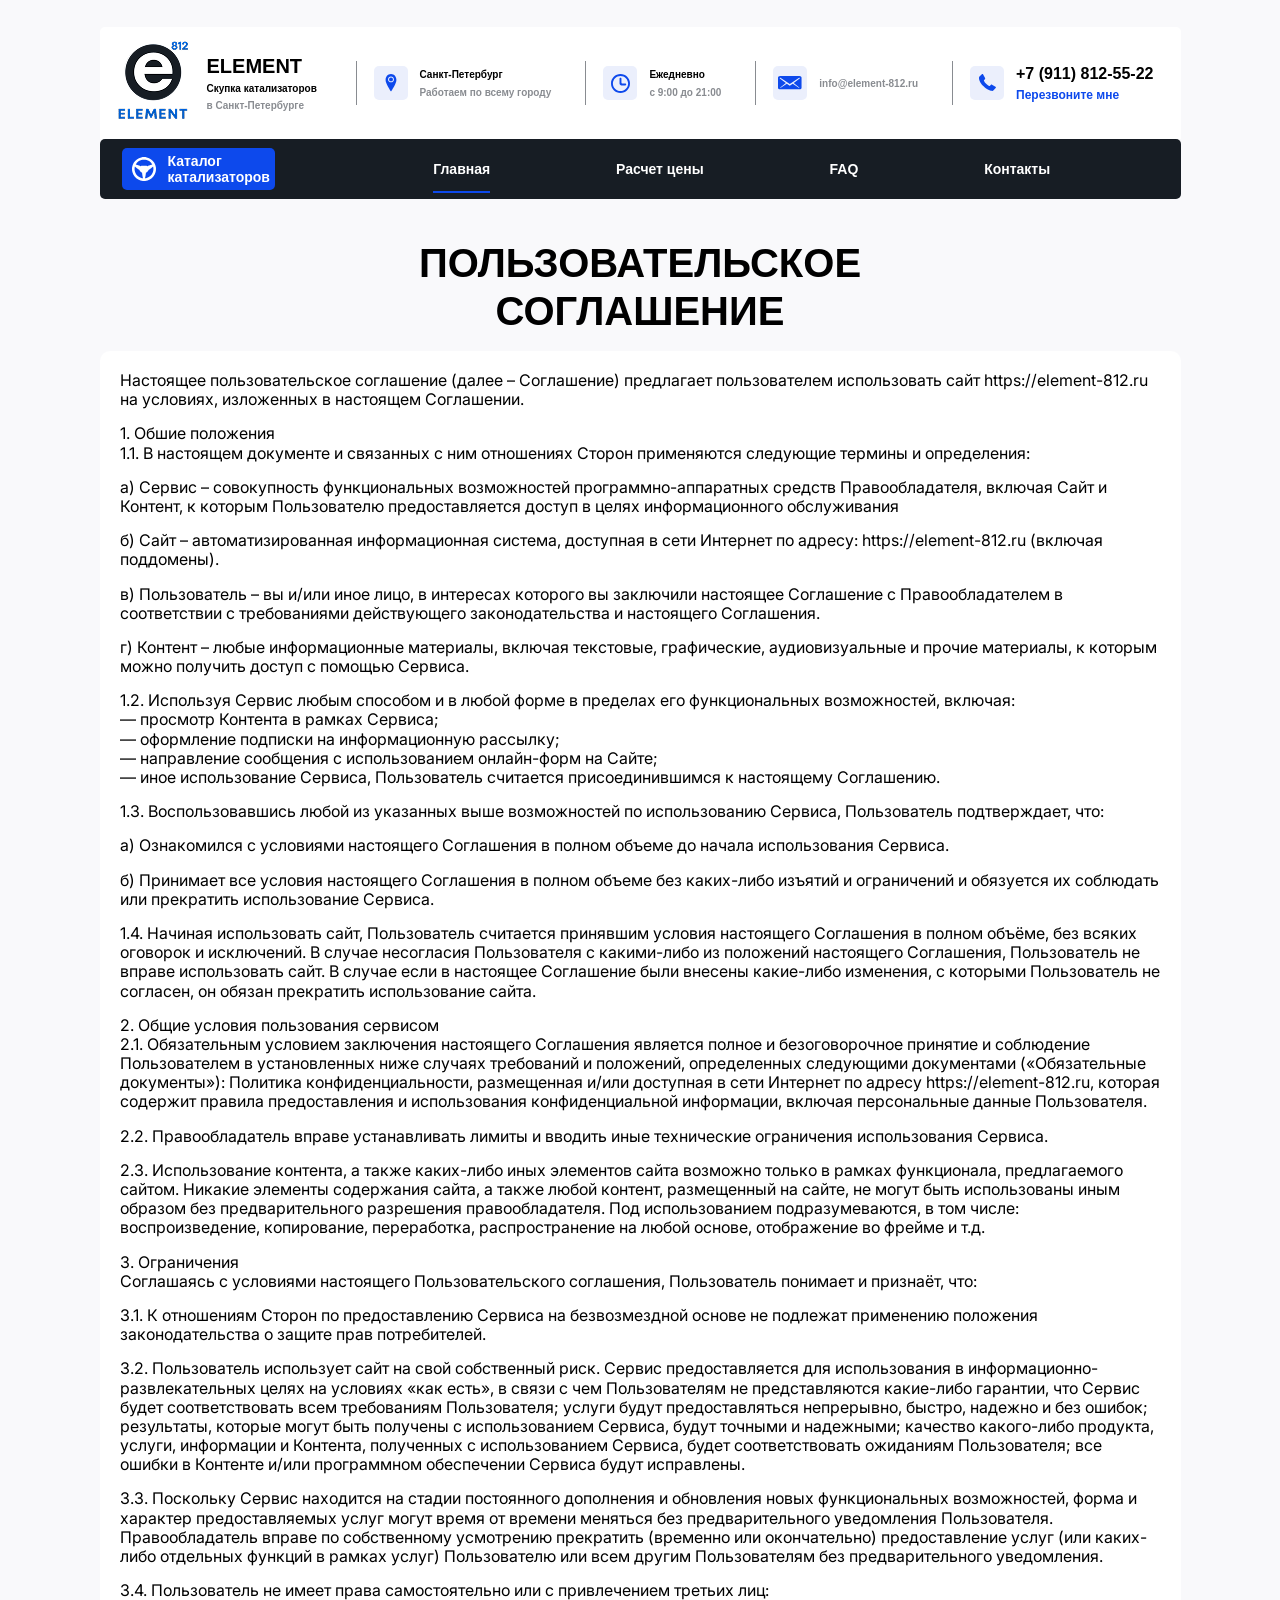
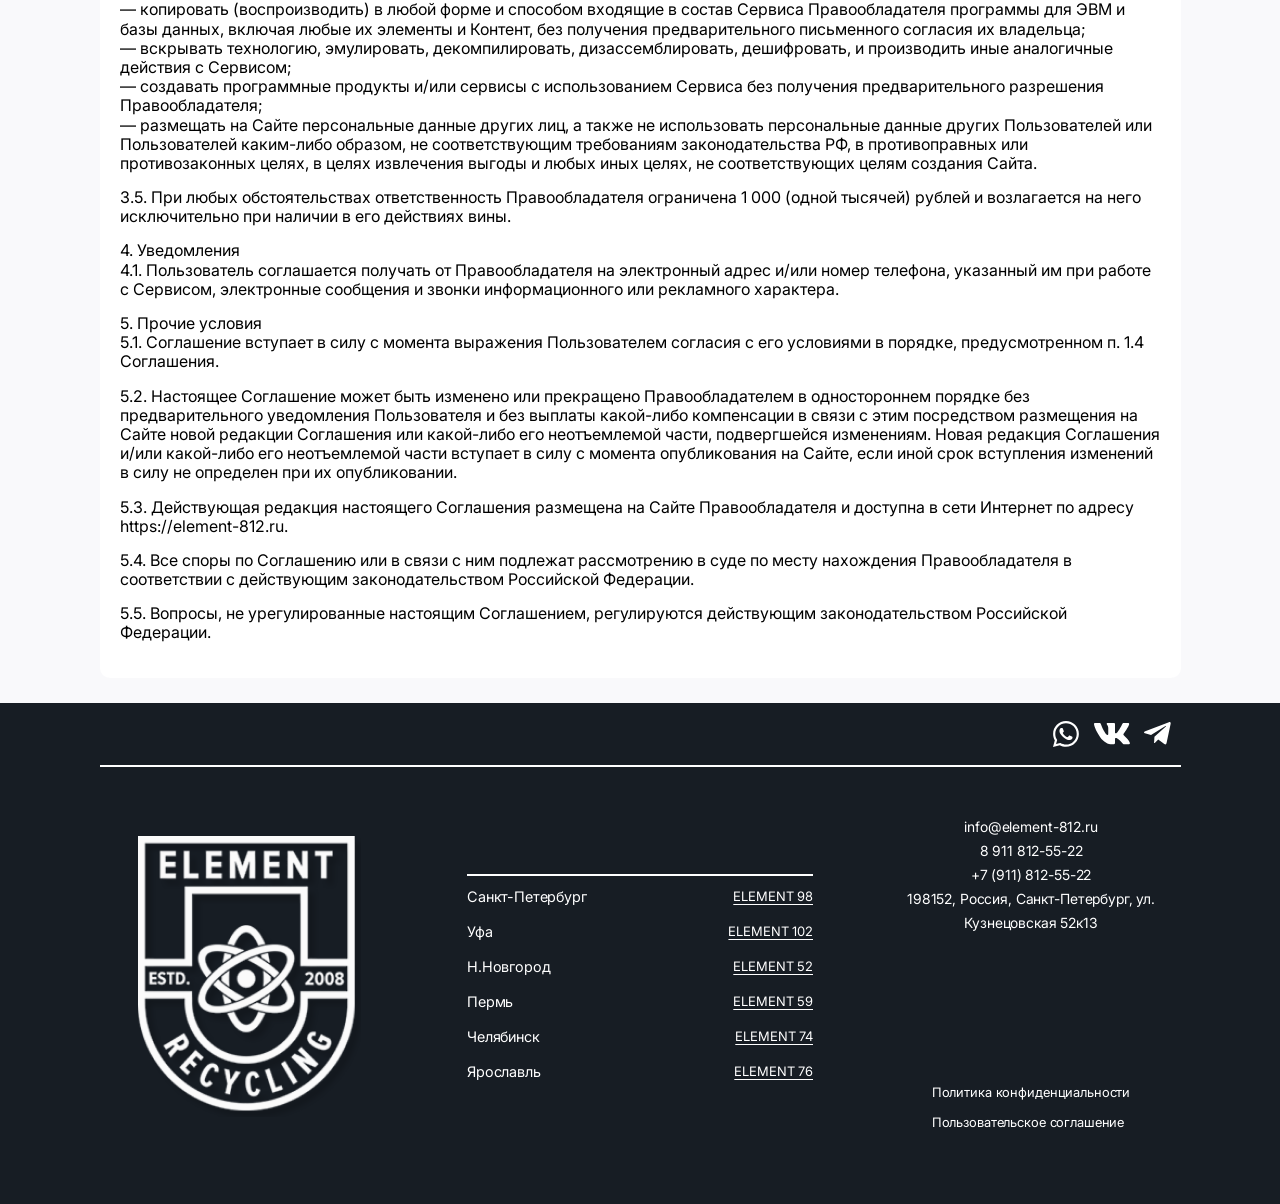
==== agreement.html @ 9a3f22c0 "Add files via upload" ====
<!DOCTYPE html>
<html lang="ru">
<head>
    <title>ELEMENT-812 - Пользовательское соглашение</title>
    <meta charset="UTF-8">
    <meta http-equiv="X-UA-Compatible" content="ie=edge">
    <meta name="description" content="Put your seo description here.">
    <meta name="keywords" content="Put your keywords here.">
    <meta name="viewport" content="width=device-width, initial-scale=1">
    <link rel="preload" href="css/default.css" as="style" onload="this.rel='stylesheet'">
    <link rel="stylesheet" href="css/main.css">
    <link rel="stylesheet" href="css/index.css">
    <style>
        .document__inner{
            background-color: #fff;
            padding: 20px;
            border-radius: 10px;
        }
    </style>
</head>
<body>
    
    <div id="wrapper">
        <header class="header">
            <div class="container">
                <div class="header__top">
                    <div class="header__logo-wrap">
                        <div class="header__logo"><img src="logo.png" alt="logo"></div>
                        <div class="header__logo-txt _d-mn-l-flex">
                            <b class="_fz-20">ELEMENT</b>
                            <b>Скупка катализаторов</b>
                            <b class="_c-grey">в Санкт-Петербурге</b>
                        </div>
                    </div>
                    <a href="#" class="header__top-item _sprite-item">
                        <i class="_sprite">
                            <svg class="icon" width="12" height="18">
                                <use xlink:href="img/sprite.svg#placemark"></use>
                            </svg>
                        </i>
                        <div class="_d-mn-l-flex">
                            <span><b>Санкт-Петербург</b></span>
                            <span class="_c-grey"><b>Работаем по всему городу</b></span>
                        </div>
                    </a>
                    <div class="header__top-item _sprite-item _d-mn-l-flex">
                        <i class="_sprite">
                            <svg class="icon" width="19" height="19">
                                <use xlink:href="img/sprite.svg#clock"></use>
                            </svg>
                        </i>
                        <div>
                            <span><b>Ежедневно</b></span>
                            <span class="_c-grey"><b>с 9:00 до 21:00</b></span>
                        </div>
                    </div>
                    <a href="mailto:info@element-812.ru" class="header__top-item _sprite-item">
                        <i class="_sprite">
                            <svg class="icon" width="25" height="14">
                                <use xlink:href="img/sprite.svg#mail"></use>
                            </svg>
                        </i>
                        <div class="_d-mn-l-flex">
                            <span class="_c-grey"><b>info@element-812.ru</b></span>
                        </div>
                    </a>
                    <div class="header__top-item _sprite-item _d-mn-l-flex">
                        <i class="_sprite">
                            <svg class="icon" width="17" height="17">
                                <use xlink:href="img/sprite.svg#tel"></use>
                            </svg>
                        </i>
                        <div>
                            <a class="header__top-item-call _fz-16" href="tel:+79118125522"><b>+7 (911) 812-55-22</b></a>
                            <a class="_c-blue _fz-12" href="#"><b>Перезвоните мне</b></a>
                        </div>
                    </div>
                    <a href="tel:+79118125522" class="header__top-item _d-mx-l-flex">
                        <i class="_sprite">
                            <svg class="icon" width="17" height="17">
                                <use xlink:href="img/sprite.svg#tel"></use>
                            </svg>
                        </i>
                    </a>
                </div>
            </div>
            <div class="container">
                <div class="header__bottom">
                    <button class="header__catalog-btn" type="button">
                        <img with="24" height="24" class="header__catalog-btn-icon" src="img/icons/wheel.svg" alt="icon">
                        <span>Каталог<br> катализаторов</span>
                    </button>
                    <nav class="header__nav">
                        <button class="header__nav-close js-close-burger _d-mx-l">&times;</button>
                        <ul class="header__nav-list">
                            <li class="header__nav-item active"><a href="index.html">Главная</a></li>
                            <li class="header__nav-item"><a href="calculator.html">Расчет цены</a></li>
                            <li class="header__nav-item"><a href="faq.html">FAQ</a></li>
                            <li class="header__nav-item"><a href="#">Контакты</a></li>
                        </ul>
                    </nav>
                    <div class="header__burger js-header-burger _d-mx-l"><span></span></div>
                </div>
            </div>
        </header>
        <main>
            <div class="container text-center" style="margin-top: 40px">
                <h1>ПОЛЬЗОВАТЕЛЬСКОЕ<br> СОГЛАШЕНИЕ</h1>
            </div>
            <div class="container">
                <noindex class="document">
                    <div class="document__inner">
                    <p>
                    Настоящее пользовательское соглашение (далее – Соглашение) предлагает пользователем использовать сайт
                    https://element-812.ru на условиях, изложенных в настоящем Cоглашении.
                    </p>
                    <div class="document__subheader">1. Обшие положения</div>
                    <p>
                    1.1. В настоящем документе и связанных с ним отношениях Сторон применяются следующие термины и определения:
                    </p>
                    <p>
                    а) Сервис – совокупность функциональных возможностей программно-аппаратных средств Правообладателя, включая
                    Сайт и Контент, к которым Пользователю предоставляется доступ в целях информационного обслуживания
                    </p>
                    <p>
                    б) Сайт – автоматизированная информационная система, доступная в сети Интернет по адресу:
                    https://element-812.ru (включая поддомены).
                    </p>
                    <p>
                    в) Пользователь – вы и/или иное лицо, в интересах которого вы заключили настоящее Соглашение с
                    Правообладателем в соответствии с требованиями действующего законодательства и настоящего Соглашения.
                    </p>
                    <p>
                    г) Контент – любые информационные материалы, включая текстовые, графические, аудиовизуальные и прочие
                    материалы, к которым можно получить доступ с помощью Сервиса.
                    </p>
                    <p>
                    1.2. Используя Сервис любым способом и в любой форме в пределах его функциональных возможностей, включая:<br>—
                    просмотр Контента в рамках Сервиса;<br>— оформление подписки на информационную рассылку;<br>— направление
                    сообщения с использованием онлайн-форм на Сайте;<br>— иное использование Сервиса, Пользователь считается
                    присоединившимся к настоящему Соглашению.
                    </p>
                    <p>
                    1.3. Воспользовавшись любой из указанных выше возможностей по использованию Сервиса, Пользователь
                    подтверждает, что:
                    </p>
                    <p>а) Ознакомился с условиями настоящего Соглашения в полном объеме до начала использования Сервиса.</p>
                    <p>
                    б) Принимает все условия настоящего Соглашения в полном объеме без каких-либо изъятий и ограничений и
                    обязуется их соблюдать или прекратить использование Сервиса.
                    </p>
                    <p>
                    1.4. Начиная использовать сайт, Пользователь считается принявшим условия настоящего Соглашения в полном
                    объёме, без всяких оговорок и исключений. В случае несогласия Пользователя с какими-либо из положений
                    настоящего Соглашения, Пользователь не вправе использовать сайт. В случае если в настоящее Соглашение были
                    внесены какие-либо изменения, с которыми Пользователь не согласен, он обязан прекратить использование сайта.
                    </p>
                    <div class="document__subheader">2. Общие условия пользования сервисом</div>
                    <p>
                    2.1. Обязательным условием заключения настоящего Соглашения является полное и безоговорочное принятие и
                    соблюдение Пользователем в установленных ниже случаях требований и положений, определенных следующими
                    документами («Обязательные документы»): Политика конфиденциальности, размещенная и/или доступная в сети
                    Интернет по адресу https://element-812.ru, которая содержит правила предоставления и использования
                    конфиденциальной информации, включая персональные данные Пользователя.
                    </p>
                    <p>
                    2.2. Правообладатель вправе устанавливать лимиты и вводить иные технические ограничения использования Сервиса.
                    </p>
                    <p>
                    2.3. Использование контента, а также каких-либо иных элементов сайта возможно только в рамках функционала,
                    предлагаемого сайтом. Никакие элементы содержания сайта, а также любой контент, размещенный на сайте, не могут
                    быть использованы иным образом без предварительного разрешения правообладателя. Под использованием
                    подразумеваются, в том числе: воспроизведение, копирование, переработка, распространение на любой основе,
                    отображение во фрейме и т.д.
                    </p>
                    <div class="document__subheader">3. Ограничения</div>
                    <p>Соглашаясь с условиями настоящего Пользовательского соглашения, Пользователь понимает и признаёт, что:</p>
                    <p>
                    3.1. К отношениям Сторон по предоставлению Сервиса на безвозмездной основе не подлежат применению положения
                    законодательства о защите прав потребителей.
                    </p>
                    <p>
                    3.2. Пользователь использует сайт на свой собственный риск. Сервис предоставляется для использования в
                    информационно-развлекательных целях на условиях «как есть», в связи с чем Пользователям не представляются
                    какие-либо гарантии, что Сервис будет соответствовать всем требованиям Пользователя; услуги будут
                    предоставляться непрерывно, быстро, надежно и без ошибок; результаты, которые могут быть получены с
                    использованием Сервиса, будут точными и надежными; качество какого-либо продукта, услуги, информации и
                    Контента, полученных с использованием Сервиса, будет соответствовать ожиданиям Пользователя; все ошибки в
                    Контенте и/или программном обеспечении Сервиса будут исправлены.
                    </p>
                    <p>
                    3.3. Поскольку Сервис находится на стадии постоянного дополнения и обновления новых функциональных
                    возможностей, форма и характер предоставляемых услуг могут время от времени меняться без предварительного
                    уведомления Пользователя. Правообладатель вправе по собственному усмотрению прекратить (временно или
                    окончательно) предоставление услуг (или каких-либо отдельных функций в рамках услуг) Пользователю или всем
                    другим Пользователям без предварительного уведомления.
                    </p>
                    <p>
                    3.4. Пользователь не имеет права самостоятельно или с привлечением третьих лиц:<br>— копировать
                    (воспроизводить) в любой форме и способом входящие в состав Сервиса Правообладателя программы для ЭВМ и базы
                    данных, включая любые их элементы и Контент, без получения предварительного письменного согласия их
                    владельца;<br>— вскрывать технологию, эмулировать, декомпилировать, дизассемблировать, дешифровать, и
                    производить иные аналогичные действия с Сервисом;<br>— создавать программные продукты и/или сервисы с
                    использованием Сервиса без получения предварительного разрешения Правообладателя;<br>— размещать на Сайте
                    персональные данные других лиц, а также не использовать персональные данные других Пользователей или
                    Пользователей каким-либо образом, не соответствующим требованиям законодательства РФ, в противоправных или
                    противозаконных целях, в целях извлечения выгоды и любых иных целях, не соответствующих целям создания Сайта.
                    </p>
                    <p>
                    3.5. При любых обстоятельствах ответственность Правообладателя ограничена 1 000 (одной тысячей) рублей и
                    возлагается на него исключительно при наличии в его действиях вины.
                    </p>
                    <div class="document__subheader">4. Уведомления</div>
                    <p>
                    4.1. Пользователь соглашается получать от Правообладателя на электронный адрес и/или номер телефона, указанный
                    им при работе с Сервисом, электронные сообщения и звонки информационного или рекламного характера.
                    </p>
                    <div class="document__subheader">5. Прочие условия</div>
                    <p>
                    5.1. Соглашение вступает в силу с момента выражения Пользователем согласия с его условиями в порядке,
                    предусмотренном п. 1.4 Соглашения.
                    </p>
                    <p>
                    5.2. Настоящее Соглашение может быть изменено или прекращено Правообладателем в одностороннем порядке без
                    предварительного уведомления Пользователя и без выплаты какой-либо компенсации в связи с этим посредством
                    размещения на Сайте новой редакции Соглашения или какой-либо его неотъемлемой части, подвергшейся изменениям.
                    Новая редакция Соглашения и/или какой-либо его неотъемлемой части вступает в силу с момента опубликования на
                    Сайте, если иной срок вступления изменений в силу не определен при их опубликовании.
                    </p>
                    <p>
                    5.3. Действующая редакция настоящего Соглашения размещена на Сайте Правообладателя и доступна в сети Интернет
                    по адресу https://element-812.ru.
                    </p>
                    <p>
                    5.4. Все споры по Соглашению или в связи с ним подлежат рассмотрению в суде по месту нахождения
                    Правообладателя в соответствии с действующим законодательством Российской Федерации.
                    </p>
                    <p>
                    5.5. Вопросы, не урегулированные настоящим Соглашением, регулируются действующим законодательством Российской
                    Федерации.
                    </p>
                    </div>
                </noindex>
            </div>
        </main>
        <footer class="footer">
            <div class="container">
                <div class="footer__media">
                    <a href="https://wa.me/79118125522" aria-label="whatsapp">
                        <svg class="icon" width="26" height="26">
                            <use xlink:href="img/sprite.svg#wsapp"></use>
                        </svg>
                    </a>
                    <a href="https://vk.com/element812" aria-label="vkontakte">
                        <svg class="icon" width="36" height="22">
                            <use xlink:href="img/sprite.svg#vk"></use>
                        </svg>
                    </a>
                    <a href="https://t.me/element812" aria-label="telegram">
                        <svg class="icon" width="27" height="23">
                            <use xlink:href="img/sprite.svg#telegram"></use>
                        </svg>
                    </a>
                </div>
                <div class="footer__data">
                    <div class="footer__left">
                    <a href="#">
                        <picture><source srcset="img/footer-logo.png" type="image/png">
                            <source srcset="img/footer-logo.webp" type="image/webp">
                            <img loading="lazy" src="img/footer-logo.png" alt="img">
                        </picture>
                    </a>
                    </div>
                    <div class="footer__middle">

                    <div class="footer__middle-divider"></div>

                    <noindex>
                        <div class="footer__middle-item">
                            <a href="https://element-98.ru/"><div class="footer__middle-item-left">Санкт-Петербург</div><span>ELEMENT 98</span></a>
                        </div>
                        
                        <div class="footer__middle-item">
                            <a href="https://www.element102.ru/"><div class="footer__middle-item-left">Уфа</div><span>ELEMENT 102</span></a>
                        </div>

                        <div class="footer__middle-item">
                            <a href="https://element-52.ru/"><div class="footer__middle-item-left">Н.Новгород</div><span>ELEMENT 52</span></a>
                        </div>
                        
                        <div class="footer__middle-item">
                            <a href="https://element-59.ru"><div class="footer__middle-item-left">Пермь</div><span>ELEMENT 59</span></a>
                        </div>
                        
                        <div class="footer__middle-item">
                            <a href="https://element-74.ru"><div class="footer__middle-item-left">Челябинск</div><span>ELEMENT 74</span></a>
                        </div>
                        
                        <div class="footer__middle-item">
                            <a href="https://element-76.ru"><div class="footer__middle-item-left">Ярославль</div><span>ELEMENT 76</span></a>
                        </div>
                    </noindex>

                    <div class="footer__middle-divider footer_mobile-divider footer_mobile"></div>
                    <div class="footer__middle-item footer_mobile footer_mobile-link">
                        <a href="./confidence.html">Политика конфиденциальности</a>
                    </div>
                    <div class="footer__middle-item footer_mobile footer_mobile-link">
                        <a href="./agreement.html">Пользовательское соглашение</a>
                    </div>
                    </div>
                    <div class="footer__right">
                        <div class="footer__right-contacts">
                            <a href="mailto:info@element-812.ru">info@element-812.ru</a>
                            <a href="tel:+79118125522">8 911 812-55-22</a>
                            <a href="tel:+79118125522">+7 (911) 812-55-22</a>
                            198152, Россия, Санкт-Петербург, ул. Кузнецовская 52к13
                        </div>
                        <div class="footer__right-links">
                            <a href="./confidence.html">Политика конфиденциальности</a>
                            <a href="./agreement.html">Пользовательское соглашение</a>
                        </div>
                    </div>
                </div>
            </div>
        </footer>
    </div>

    <script src="js/script.js"></script>
    <script src="js/validation.js"></script>
</body>
</html>
---- css/default.css ----
*,  ::after,  ::before  {
    box-sizing:  border-box;
}
._d-mn-l,
._d-mx-l,
._d-mn-l-flex,
._d-mx-l-flex,
._d-mn-m,
._d-mx-m,
._d-mn-m-flex,
._d-mx-m-flex {
  display: none !important;
}
@media (min-width: 992px) {
    ._d-mn-l {
      display: block !important;
    }
    ._d-mn-l-flex {
      display: flex !important;
    }
}
@media (max-width: 991px) {
    ._d-mx-l {
      display: block !important;
    }
    ._d-mx-l-flex {
      display: flex !important;
    }
}
@media (min-width: 768px) {
  ._d-mn-m {
    display: block !important;
  }
  ._d-mn-m-flex {
    display: flex !important;
  }
}
@media (max-width: 767px) {
  ._d-mx-m {
    display: block !important;
  }
  ._d-mx-m-flex {
    display: flex !important;
  }
}
h1,
h2,
h3,
h4,
p,
ul {
    margin-top: 0;
}
img,
svg {
    vertical-align: middle;
}
h1,
h2,
h3,
h4 {
    margin-bottom: 0.5rem;
    font-weight: initial;
}
ul{
    padding-left: 0;
    margin-bottom: 0;
    list-style: none;
}
ul li{
    display: inline-block;
}
button{
    cursor: pointer;
}
button, textarea, input, select{
    font-family: inherit;
}
.text-center {
    text-align: center !important;
}
p {
    margin-bottom: 15px;
}
img {
    border-style: none;
    max-width: 100%;
}
svg {
    overflow: hidden;
}

section {
    display: block;
}

.container {
    width: 100%;
    padding-left: 15px;
    padding-right: 15px;
    margin-right: auto;
    margin-left: auto;
}
@media (min-width: 577px) {
    .container{
        max-width: 546px;
    }
}
@media (min-width: 768px) {
    .container{
        max-width: 704px;
    }
}
@media (min-width: 992px) {
    .container{
        max-width: 956px;
    }
}
@media (min-width: 1200px) {
    .container{
        max-width: 1111px;
    }
}
---- css/main.css ----
/* Inter-Regular */
@font-face {
  font-family: "Inter";
  src: url("../font/Inter-Regular.woff2") format("woff2");
  font-weight: 400;
  font-style: normal;
}
@font-face {
  font-family: "Inter";
  src: url("../font/Inter-Bold.woff2") format("woff2");
  font-weight: 700;
  font-style: normal;
}
:root{
  --body-bg: #F9F9FB;
  --blue: #0D49EC;
  --grey: #898C91;
  --light: #EBEFFC;
  --dark-blue: #171D24;
}
html {
  font-family: "Inter", sans-serif;
  line-height: 1.20;
  -webkit-text-size-adjust: 100%;
  -webkit-tap-highlight-color: transparent;
  color: #000000;
  
}
body {
  margin: 0;
  background-color: var(--body-bg);
}

h1{
  font-size: clamp(25px, 4vw, 40px);
  font-weight: 700;
  margin-bottom: 16px;
  position: relative;
}

h2, ._h2{
  font-weight: 700;
  font-size: clamp(25px, 4vw, 40px);
  padding-bottom: 25px;
  position: relative;
}

a{
  color: inherit;
  text-decoration: none;
  transition: 0.3s;
}
a:hover{
  text-decoration: underline;
  color: var(--blue)
}

/* colors */
._c-white{color: #fff;}
._c-blue{color: var(--blue)}
._c-grey{color: var(--grey)}
._c-light{color: var(--light)}
._c-dark-blue{color: var(--dark-blue)}

/* bg */
._bg-white{background-color: #fff}
._bg-blue{background-color: var(--blue)}
._bg-grey{background-color: var(--grey)}
._bg-light{background-color: var(--light)}
._bg-dark-blue{background-color: var(--dark-blue)}

/* font sizes */
._fz-20{font-size: 20px;}
._fz-16{font-size: 16px;}
._fz-15{font-size: 15px;}
._fz-14{font-size: 14px;}
._fz-12{font-size: 12px;}
._fz-10{font-size: 10px;}

/* margins padding */
._mt_0{
  margin-top: 0!important;
}
._mb-0{
  margin-bottom: 0!important;
}
._pb-0{
  padding-bottom: 0!important;
}

/* sprite  */
._sprite-item{
  display: flex;
  align-items: center;
  gap: 12px;
  font-size: 10px;
}
._sprite-item div{
  display: flex;
  flex-direction: column;
  gap: 5px;
}
._sprite{
  width: 34px;
  height: 34px;
  background-color: var(--light);
  border-radius: 5px;
  display: flex;
  justify-content: center;
  align-items: center;
  padding: 5px;
}

/* buttons */
._btn-primary{
  display: inline-block;
  text-align: center;
  outline: none;
  border: none;
  transition: 0.3s;
  font-weight: 700;
  font-size: 14px;
  background-color: var(--blue);
  border-radius: 5px;
  border: solid 2px var(--blue);
  padding: 9px 30px;
  color: #fff;
}
._btn-primary:hover{
  text-decoration: none;
  background-color: #fff;
  color: var(--blue)

}
._btn-secondary{
  display: inline-block;
  text-align: center;
  outline: none;
  border: none;
  transition: 0.3s;
  font-weight: 700;
  font-size: 24px;
  background-color: var(--blue);
  border-radius: 5px;
  border: solid 2px var(--blue);
  padding: 24px 23px;
  color: #fff;
}
._btn-secondary:hover{
  text-decoration: none;
  color: var(--blue);
  background: transparent;
}

/* title  */
._sc-title{
  margin-bottom: 30px;
}
._sc-title._line h1:before,
._sc-title._line h2:before{
  content: "";
  position: absolute;
  bottom: 0;
  left: 0;
  right: 0;
  margin: auto;
  width: 64px;
  height: 3px;
  background-color: var(--blue);
}
._sc-title p{
  margin-top: 29px;
}

/* info  */
._info-wrap{
  display: flex;
  border-radius: 5px;
  gap: 47px;
  align-items: center;
  padding: 18px 40px;
}
._info-inner{
  display: flex;
  flex-direction: column;
  gap: 14px;
}

/* wrapper  */
#wrapper{
  padding-top: 27px;
}


@media (max-width: 991px) {
  #wrapper {
    padding-top: 15px;
  }
  ._info-wrap{
    gap: 20px;
    align-items: flex-start;
    padding: 18px 18px;
  }
  ._info-wrap img{
    max-width: 30px;
  }
  ._fz-20{
    font-size: 17px;
  }
  ._sc-title p {
      margin-top: 20px;
  }
  ._btn-secondary{
    font-size: 15px;
    padding: 15px 15px;
  }
}

/* header */
.header__top{
  background-color: #fff;
  display: flex;
  align-items: center;
  justify-content: space-between;
  width: 100%;
  gap: 36px;
  border-radius: 5px 5px 0px 0px;
  height: 112px;
  padding: 27px;
}
.header__logo-wrap{
  max-width: 222px;
  width: 100%;
  display: flex;
  flex-shrink: 0;
  align-items: center;
  margin-left: -27px;
}
.header__logo-txt{
  font-size: 10px;
  display: flex;
  flex-direction: column;
  gap: 5px;
}
.header__logo{
  flex-shrink: 0;
}
.header__top-item{
  position: relative;
}
.header__top-item:before{
  content: "";
  position: absolute;
  top: 0px;
  bottom: 0px;
  margin: auto;
  left: -18px;
  width: 0.5px;
  height: calc(100% + 12px);
  max-height: 44px;
  background-color: var(--grey);
}
.header__top-item ._sprite{
  flex-shrink: 0;
}
.header__bottom{
  background: var(--dark-blue);
  padding: 8px 22px;
  display: flex;
  align-items: center;
  gap: 50px;
  border-radius: 5px;
  height: 60px;
}
.header__catalog-btn{
  background-color: var(--blue);
  color: #fff;
  flex-shrink: 0;
  display: flex;
  gap: 12px;
  align-items: center;
  font-weight: 700;
  text-align: left;
  border: none;
  border-radius: 5px;
  padding: 5px 5px 5px 10px;
  cursor: pointer;
  font-size: 14px;
  transition: 0.3s;
}
.header__catalog-btn:hover{
  opacity: 0.8;
}
.header__nav{
  color: #fff;
  width: 100%;
}
.header__nav-list{
  max-width: 617px;
  width: 100%;
  display: flex;
  justify-content: space-between;
  margin: auto;
  gap: 20px;
  font-size: 14px;
  font-weight: 700;
}
.header__nav-list a{
  text-decoration: none;
  position: relative;
}
.header__nav-list a:hover{
  text-decoration: none;
  color: #fff;
}
.header__nav-list a:before{
  content: "";
  position: absolute;
  bottom: -16px;
  left: 0;
  background-color: var(--blue);
  height: 2px;
  width: 0;
  transition: 0.3s;
}
.header__nav-list a:hover:before{
  width: 100%;
}
.header__nav-item.active a:before{
  width: 100%;
}
.header__burger {
	 width: 35px;
	 height: 35px;
	 border-radius: 4px;
	 position: relative;
   margin-left: auto;
}
.header__burger > * {
  pointer-events: none;
}
.header__burger span {
  position: relative;
  margin-top: 9px;
  margin-bottom: 9px;
  -webkit-user-select: none;
  -moz-user-select: none;
  -ms-user-select: none;
  user-select: none;
  position: absolute;
  top: 50%;
  left: 50%;
  margin-left: -12px;
  margin-top: 0px;
}
.header__burger span, .header__burger span::before, .header__burger span::after {
  display: block;
  width: 25px;
  height: 3px;
  border-radius: 5px;
  background-color: #fff;
  outline: 1px solid transparent;
  -webkit-transition-property: background-color, -webkit-transform;
  -moz-transition-property: background-color, -moz-transform;
  -o-transition-property: background-color, -o-transform;
  transition-property: background-color, transform;
  -webkit-transition-duration: 0.3s;
  -moz-transition-duration: 0.3s;
  -o-transition-duration: 0.3s;
  transition-duration: 0.3s;
}
.header__burger span::before, .header__burger span::after {
  position: absolute;
  content: "";
}
.header__burger span::before {
  top: -8px;
}
.header__burger span::after {
  top: 8px;
}
.header__burger.clicked span {
  background-color: transparent;
}
.header__burger.clicked span::before {
  -webkit-transform: translateY(8px) rotate(45deg);
  -moz-transform: translateY(8px) rotate(45deg);
  -ms-transform: translateY(8px) rotate(45deg);
  -o-transform: translateY(8px) rotate(45deg);
  transform: translateY(8px) rotate(45deg);
}
.header__burger.clicked span::after {
  -webkit-transform: translateY(-8px) rotate(-45deg);
  -moz-transform: translateY(-8px) rotate(-45deg);
  -ms-transform: translateY(-8px) rotate(-45deg);
  -o-transform: translateY(-8px) rotate(-45deg);
  transform: translateY(-8px) rotate(-45deg);
}
.header__burger.clicked span:before, .header__burger.clicked span:after {
  background-color: #fff;
}
.header__burger:hover {
  cursor: pointer;
}
.header__nav-close{
  position: absolute;
  top: 20px;
  right: 20px;
  background: none;
  border: none;
  font-size: 40px;
  color: #fff;
}
@media (max-width: 1199px) {
  .header__logo-wrap {
    max-width: 200px;
  }
  .header__logo{
    max-width: 80px;
  }
  .header__top{
    gap: 20px;
  }
  .header__top-item:before{
    left: -10px;
  }
  .header__top-item-call{
    font-size: 13px;
  }
}
@media (max-width: 991px) {
  .header__logo-wrap {
    max-width: 100%;
    width: auto;
    margin-right: auto;
    margin-left: 0;
    height: 100%;
  }
  .header__logo{
    height: 100%;
  }
  .header__logo img{
    max-height: 100%;
  }
  .header__top{
    justify-content: flex-end;
    height: 75px;
    padding: 10px 20px;
  }
  .header__top-item:before{
    display: none;
  }
  .header__nav {
    background-color: var(--dark-blue);
    position: fixed;
    padding: 85px 35px 50px 35px;
    z-index: 9;
    top: 0;
    left: 0;
    height: 100%;
    max-width: 515px;
    width: 100%;
    overflow-y: auto;
    -webkit-transform: translateX(-100%);
    -moz-transform: translateX(-100%);
    -ms-transform: translateX(-100%);
    -o-transform: translateX(-100%);
    transform: translateX(-100%);
    -webkit-transition: transform 0.55s cubic-bezier(0.785, 0.135, 0.15, 0.86);
    -moz-transition: transform 0.55s cubic-bezier(0.785, 0.135, 0.15, 0.86);
    -o-transition: transform 0.55s cubic-bezier(0.785, 0.135, 0.15, 0.86);
    transition: transform 0.55s cubic-bezier(0.785, 0.135, 0.15, 0.86);
    
  }
  .header__nav-list{
    display: flex;
    flex-direction: column;
    gap: 47px;
  }
  .header__nav.show {
    -webkit-transform: translateX(0px);
    -moz-transform: translateX(0px);
    -ms-transform: translateX(0px);
    -o-transform: translateX(0px);
    transform: translateX(0px);
  }
}
@media (max-width: 576px) {
  .header__bottom{
    padding: 8px 8px;
  }
  .header__top {
    gap: 12px;
  }
}

/* FORM */
._form{
  position: relative;
}
._form-group {
   width: 100%;
   position: relative;
}
._form-group.req_error .req__text {
    display: block;
}
._form-group.req_error ._form-group__input,
._form-group.req_error textarea,
._form-group.error_error ._form-group__input,
._form-group.error_error textarea {
    border-color: rgba(195, 44, 3, 0.901);
}
._form-group.error_error .error__text {
    display: block;
}
._form-group .req__text, ._form-group .error__text {
  display: none;
  margin-top: 5px;
  font-size: 12px;
  color: rgb(255 17 17);
  position: absolute;
  bottom: -10px;
  right: 13px;
  background: var(--dark-blue);
  padding: 5px;
}

/* footer */
.footer {
    background: var(--dark-blue);
    margin-top: 25px;
    padding-top: 8px;
    padding-bottom: 50px;
    position: relative;
    z-index: 0
}
.footer__media {
    border-bottom: 2px solid #fff;
    padding-bottom: 8px;
    display: flex;
    justify-content: flex-end;
    margin: 0 auto 32px
}
.footer__media a {
  width: 46px;
  height: 46px;
  display: flex;
  align-items: center;
  justify-content: center;
}
.footer__data {
    display: flex;
    align-items: center;
    justify-content: space-between;
    margin: 0 auto
}
.footer__left {
    padding: 37px 38px;
    height: fit-content
}
.footer__left>a {
    display: block;
    height: fit-content
}
.footer__left>a img {
    width: 223px;
    height: 281px
}
.footer__middle {
    min-width: 346px
}
.footer__middle-header {
    margin-bottom: 16px;
    display: flex;
    justify-content: center
}
.footer__middle-divider {
    width: 100%;
    height: 2px;
    background: #fff;
    margin: 8px 0
}
.footer__middle-item {
    margin-bottom: 8px
}
.footer__middle-item:last-of-type {
    margin-bottom: 0
}
.footer__middle-item a,.footer__middle-item span {
    font-weight: 400;
    font-size: 16px;
    line-height: 24px;
    letter-spacing: -0.01em;
    transition: 0.3s;
    display: flex;
    justify-content: space-between;
    color: #fff;
    text-decoration: none
}
.footer__middle-item:hover a,
.footer__middle-item:hover span{
  color: var(--blue);
}
.footer__middle-item a span {
    text-decoration: underline;
    text-underline-position: under;
    font-size: 13px;
}
.footer__middle-item-left {
    font-weight: 500;
    font-size: 14.5px;
    line-height: 186%;
    text-decoration: none;
}
.footer__middle-grp {
    margin-top: 16px;
    display: flex;
    justify-content: center;
    color: #fff;
    font-weight: 400;
    font-size: 20px;
    line-height: 30px;
    letter-spacing: .02em;
    font-family: FuturaBookC,sans-serif
}
.footer__middle-grp-bold {
    font-weight: 600;
    font-size: 20px;
    line-height: 30px;
    letter-spacing: -0.01em;
    font-family: FuturaDemiC,sans-serif
}
.footer__right {
    width: 299px;
    height: 354px;
    min-width: 299px;
    padding: 16px 0;
    display: flex;
    justify-content: space-between;
    align-items: center;
    flex-direction: column
}
.footer__right-links a {
    display: block;
    white-space: nowrap;
    color: #fff;
    text-decoration: none;
    font-weight: 400;
    font-size: 13px;
    line-height: 24px;
    letter-spacing: -0.01em;
    padding: 3px 0
}
.footer__right-links a:hover{
  color: var(--blue);
}
.footer__right-contacts {
    display: flex;
    flex-direction: column;
    align-items: center;
    color: #fff;
    text-align: center;
    font-weight: 400;
    font-size: 14px;
    line-height: 24px;
    letter-spacing: -0.01em;
}
.footer__right-contacts a {
    color: #fff;
    text-decoration: none
}
.footer__right-contacts a:hover{
  color: var(--blue);
}
.footer_active {
    font-weight: 600;
    font-size: 20px;
    line-height: 30px;
    letter-spacing: -0.01em;
    font-family: FuturaDemiC,sans-serif;
    text-decoration: underline;
    color: #fff
}
.footer_mobile {
    display: none
}
@media(max-width: 991px) {
    .footer__data {
        flex-direction:column
    }
    .footer__media {
        margin-bottom: 20px
    }
    .footer__right {
        order: 0;
        margin-left: 0;
        margin-bottom: 32px;
        align-items: center;
        height: auto;
        padding: 0;
        box-shadow: none
    }
    .footer__right-contacts {
        align-items: center;
        text-align: center;
        margin-bottom: 0
    }
    .footer__right-links {
        display: none
    }
    .footer__middle {
        order: 2;
        width: 100%;
        min-width: auto
    }
    .footer__middle-divider {
        margin-bottom: 20px !important;
        margin-top: 20px !important
    }
    .footer__left {
        padding: 0;
        box-shadow: none;
        order: 1;
        margin-right: 0;
        margin-top: 0;
        display: flex;
        flex-direction: column;
        align-items: center;
        margin-bottom: 32px
    }
    .footer__left-links {
        display: none
    }
    .footer__left>a {
        margin: 0
    }
    .footer_mobile-divider {
        margin: 20px 0;
        display: block
    }
    .footer_mobile {
        display: block
    }
    .footer_mobile-link {
        display: flex;
        justify-content: center
    }
    .footer_mobile-link a {
        font-weight: 400;
        font-size: 20px;
        line-height: 30px;
        letter-spacing: .02em;
    }
}


/* modal  */
.modal {
  position: fixed;
  z-index: 9999;
  left: 0;
  bottom: 0;
  top: 0;
  right: 0;
  overflow-x: hidden;
  overflow-y: auto;
  background: rgba(0, 0, 0, 0.7);
  padding: 10px 10px;
  visibility: hidden;
  overflow: auto;
  display: flex;
  align-items: center;
  align-content: center;
  opacity: 0;
  transition: all 0.3s ease-in-out;
}
.modal h2 {
  padding-right: 40px;
}
.modal .modal-overlay {
  position: absolute;
  top: 0;
  left: 0;
  width: 100%;
  height: 100%;
  
}
.modal .m-content {
  display: flex;
  flex-wrap: wrap;
  width: 100%;
  justify-content: space-between;
}
.modal.active {
  visibility: visible;
  opacity: 1;
}
.modal.active .m-container {
  transform: none;
  opacity: 1;
}
.m-container {
  display: flex;
  align-items: center;
  justify-content: center;
  margin: auto auto;
  overflow: auto;
  width: 100%;
  max-width: 435px;
  background-color: #fff;
  border-radius: 10px;
  padding: 24px;
  position: relative;
  justify-content: center;
  box-shadow: 0 20px 25px -5px rgba(0, 0, 0, 0.15), 0 10px 10px -5px rgba(0, 0, 0, 0.1);
  opacity: 0;
  transform: translateY(50px) scale(1.1);
  transition: 1s cubic-bezier(0.215, 0.61, 0.355, 1);
}
.m-container ::-webkit-scrollbar {
  width: 6px;
  height: 6px;
}
.m-container ::-webkit-scrollbar-track {
  background: #F5F5F5;
}
.m-container ::-webkit-scrollbar-thumb {
  background: #D1D1D1;
}
.m-container ::-webkit-scrollbar-thumb:hover {
  background: #a3a3a3;
}
.m-close {
  position: absolute;
  right: 16px;
  top: 13px;
  width: 24px;
  height: 24px;
  display: inline-block;
  cursor: pointer;
  border-radius: 6px;
  z-index: 3;
}
.m-close:hover {
  opacity: 0.5;
}
.m-close:before {
  content: "";
  position: absolute;
  width: 24px;
  height: 2px;
  border-radius: 2px;
  background-color: #000000;
  top: 0;
  left: 0;
  right: 0;
  bottom: 0;
  margin: auto;
  transform: rotate(45deg);
}
.m-close::after {
  content: "";
  position: absolute;
  width: 24px;
  height: 2px;
  border-radius: 2px;
  background-color: #000000;
  top: 0;
  left: 0;
  right: 0;
  bottom: 0;
  margin: auto;
  transform: rotate(135deg);
}
.modal__title{
  font-size: 23px;
  font-weight: 700;
  margin-bottom: 30px;
}
.modal__form ._form-group{
  margin-bottom: 20px;
}
.modal__form ._form-group input{
  width: 100%;
  height: 50px;
  border-radius: 5px;
  padding-left: 10px;
  padding-right: 10px;
  border: solid 1px var(--grey);
  font-size: 16px;
  color: black;
  font-weight: 700;
  outline-color: var(--blue);
}
.modal__form ._form-group textarea{
  width: 100%;
  height: 82px;
  border-radius: 5px;
  padding: 10px;
  border: solid 1px var(--grey);
  font-size: 16px;
  color: black;
  resize: none;
  font-weight: 700;
  outline-color: var(--blue);
}
.modal__form ._form-group .holder{
  margin-bottom: 6px!important;
}
.modal__form .req__text, .modal__form .error__text{
  background-color: #fff;
  padding: 1px;
  padding-bottom: 1px;
  bottom: -7px;
}
.modal__form{
  width: 100%;
}
.modal__form-submit{
  width: 100%;
  height: 54px;
  font-size: 19px;
}
.modal__media {
    border-bottom: 2px solid #fff;
    padding-bottom: 8px;
    display: flex;
    gap: 10px;
    justify-content: space-between;
    width: 100%;
}
.modal__media a {
  width: calc(100% / 3 - 5px);
  height: 55px;
  border-radius: 5px;
  background-color: var(--blue);
  display: flex;
  align-items: center;
  justify-content: center;
}
.modal__media-txt{
  width: 100%;
  display: inline-block;
  padding: 10px 0;
}
.modal__media-txt ._btn-primary{
  width: 100%;
  margin-top: 6px;
  padding: 16px 30px;
  margin-bottom: 10px;
}
#calcInfo-modal .m-container{
  max-width: 553px;
}
---- css/index.css ----
/* banner */
.banner{
  padding-top: 20px;
}
.banner__wrap{
  background-image: url(../img/banner-bg.webp);
  background-repeat: no-repeat;
  background-position: right center;
  background-size: cover;
  border-radius: 5px;
  padding: 40px 33px 20px 40px;
  display: flex;
  position: relative;
  gap: 25px;
  align-items: flex-start;
  justify-content: space-between;
  width: 100%;
}
.banner__content{
  max-width: 510px;
  width: 100%;
}
.banner__mark{
  display: flex;
  width: fit-content;
  padding: 4px 8px;
  border-radius: 5px;
  gap: 12px;
  align-items: center;
  margin-bottom: 26px;
}
.banner__mark img{
  width: 20px;
}
.banner__title{
  position: relative;
  padding-bottom: 12px;
}
.banner__title:before{
  content: "";
  position: absolute;
  bottom: 0;
  left: 0;
  width: 64px;
  height: 3px;
  background-color: var(--blue);
}
.banner__content-txt{
  max-width: 444px;
}
.banner__content-sprites{
  display: flex;
  flex-wrap: wrap;
  gap: 15px 24px;
  width: 100%;
  margin-top: 35px;
  margin-bottom: 28px;
}
.banner__content__call{
  display: flex;
  width: 100%;
  flex-wrap: wrap;
  gap: 10px 25px;
  align-items: center;
}
.banner__tip{
  background-color: #fff;
  border-radius: 5px;
  padding: 11px 18px;
  align-self: flex-end;
}
@media (max-width: 991px) {
  .banner__wrap{
    z-index: 2;
    flex-wrap: wrap;
    padding: 20px 15px;
    box-shadow: 0px 0px 15px rgba(0, 0, 0, 0.117);
    background-image: url(../img/banner-bg-mob.webp);
    background-size: contain;
    background-position: top;
  }
  .banner__content{
    max-width: 100%;
  }
  .banner__content-sprites{
    margin-top: 25px;
  }
}

/* trust  */
.trust{
  padding-top: 50px;
  padding-bottom: 45px;
}
.trust__wrap{
  display: flex;
  width: 100%;
  flex-wrap: wrap;
  gap: 20px;
}
.trust__item{
  width: calc(25% - 15px);
  background-color: #fff;
  padding: 28px 25px;
}
.trust__item-pic{
  max-width: 138px;
  height: 120px;
  margin-left: auto;
  margin-right: auto;
  margin-bottom: 35px;
}
.trust__item-pic img{
  max-height: 100%;
}
.trust__item-title{
  font-size: 24px;
  margin-bottom: 15px;
  display: inline-block;
  width: 100%;
}
.trust ._info-wrap{
  max-width: 851px;
  margin-left: auto;
  margin-right: auto;
  margin-top: 29px;
}
@media (max-width: 991px) {
  .trust{
    padding-bottom: 25px;
  }
  .trust__item{
    width: calc(50% - 10px);
  }
}
@media (max-width: 576px) {
  .trust__item{
    width: 100%;
    border-radius: 5px;
    box-shadow: 0px 0px 15px rgba(0, 0, 0, 0.117);
  }
  .trust__item-pic{
    margin-bottom: 22px;
    max-width: 97px;
    height: 84px;
  }
}

/* process  */
.process{
  padding-top: 45px;
  padding-bottom: 25px;
}
.process__wrap{
  display: flex;
  align-items: center;
  width: 100%;
  gap: 17px;
  margin-bottom: 39px;
}
.process__img{
  max-width: 468px;
  width: 100%;
  flex-shrink: 0;
}
.process__img img{
  border-radius: 5px;
}
.process__content{
  padding: 20px 35px;
}
.process__num{
  border: solid 1px var(--blue);
  width: 45px;
  height: 45px;
  border-radius: 5px;
  display: flex;
  align-items: center;
  justify-content: center;
  margin-bottom: 17px;
}
.process__content-title{
  display: inline-block;
  width: 100%;
  font-weight: 700;
  font-size: 32px;
  margin-bottom: 14px;
}
.process__content-duration{
  display: flex;
  align-items: center;
  gap: 10px;
  font-size: 20px;
  margin-top: 25px;
}
.process__content-duration span{
  font-size: 32px;
}
.process__content-duration .icon{
  flex-shrink: 0;
}
.process ._info-wrap{
  max-width: 851px;
  margin-left: auto;
  margin-right: auto;
  width: 100%;
}
@media (max-width: 991px) {
  .process{
    padding-top: 25px;
  }
  .process__wrap{
    flex-wrap: wrap;
    margin-bottom: 20px;
  }
  .process__content{
    order: 1;
    padding: 0;
  }
  .process__img{
    order: 2;
    max-width: 100%;
  }
  .process__content-title{
    font-size: 23px;
  }
  .process__content-duration{
    margin-top: 15px;
  }
  .process__content-duration span {
    font-size: 25px;
  }
  .process__content-duration .icon{
    width: 24px;
    height: 24px;
  }
}

/* costs  */
.costs{
  padding-top: 25px;
  padding-bottom: 25px;
}
.costs__wrap{
  display: flex;
  flex-wrap: wrap;
  width: 100%;
  gap: 20px;
  margin-bottom: 13px;
}
.costs__item{
  background-color: #fff;
  border-radius: 5px;
  padding: 27px 21px 29px 21px;
  width: calc(50% - 10px);
}
.costs__item-wrap{
  display: flex;
  align-items: flex-start;
  gap: 20px;
  padding-bottom: 23px;
  border-bottom: solid 1px var(--grey);
  margin-bottom: 30px;
}
.costs__item-model{
  width: 100%;
  max-width: 97px;
  height: 69px;
  text-align: center;
  flex-shrink: 0;
  margin-top: 29px;
}
.costs__item-model img{
  max-width: 100%;
  max-height: 100%;
}
.costs__item-details{
  border-left: solid 1px var(--grey);
  padding-left: 19px;
  width: 100%;
  padding-top: 8px;
  padding-bottom: 8px;
}
.costs__item-details li{
  display: flex;
  width: 100%;
  margin-bottom: 8px;
  position: relative;
  justify-content: space-between;
}
.costs__item-details li span{
  background-color: #fff;
  position: relative;
  z-index: 1;
  padding-left: 5px;
  padding-right: 5px;
}
.costs__item-details li:last-of-type:before{
  display: none;
}
.costs__item-details li:before{
  content: "";
  position: absolute;
  bottom: 6px;
  left: 0;
  width: 100%;
  border-top: dashed 1px var(--grey);

}
.costs__item-price{
  display: flex;
  gap: 30px;
  align-items: flex-start;
  padding-left: 31px;
}
.costs__item-price-icon{
  max-width: 40px;
  flex-shrink: 0;
  margin-top: 8px;
}
.costs__item-price-txt{
  font-size: 32px;
}
@media (max-width: 991px) {
  .costs__item{
    width: 100%;
  }
}
@media (max-width: 576px) {
  .costs__item-wrap{
    gap: 10px;
    margin-bottom: 17px;
  }
  .costs__item-model{
    max-width: 53px;
    height: auto;
  }
  .costs__item-details{
    padding-left: 8px;
  }
  .costs__item{
    padding: 15px 15px 15px 15px;
  }
  .costs__item-price{
    padding-left: 0;
    gap: 15px;
  }
  .costs__item-price-icon {
    max-width: 30px;
  }
  .costs__item-price-txt {
      font-size: 20px;
  }
}


/* priceForm__wrap  */
.priceForm{
  padding-top: 25px;
  padding-bottom: 25px;
}
.priceForm__wrap{
  display: inline-block;
  width: 100%;
  background-color: var(--dark-blue);
  padding: 65px 68px;
  border-radius: 15px;
}
.priceForm__item{
  max-width: 605px;
  width: 100%;
  margin: auto;
}
.priceForm__item-select-wrap,
.priceForm__item-input-wrap{
  width: 100%;
  position: relative;
  margin-bottom: 24px;
}
.priceForm__item-select-wrap:before{
  content: "";
  position: absolute;
  width: 16px;
  height: 16px;
  border: solid 1px var(--grey);
  right: 22px;
  bottom: 0;
  top: -7px;
  margin: auto;
  transform: rotate(45deg);
  border-top: none;
  border-left: none;
}
.priceForm__item-icon{
  position: absolute;
  left: 21px;
  pointer-events: none;
  top: 0;
  bottom: 0;
  margin: auto;
}
.priceForm__item-select-holder{
  position: absolute;
  left: 88px;
  top: 0;
  bottom: 0;
  margin: auto;
  display: flex;
  align-items: center;
  pointer-events: none;
}
.priceForm__item-select{
  cursor: pointer;
  appearance: none; 
  -webkit-appearance: none;
  -moz-appearance: none;
}
.priceForm__item-select option{
  background-color: var(--dark-blue);
  color: #fff;
}
.priceForm__item-select.has-value + .priceForm__item-select-holder {
    opacity: 0;
}
.priceForm__item-select,
.priceForm__item-input,
.priceForm__file{
  width: 100%;
  height: 77px;
  background: none;
  border: solid 1px var(--grey);
  border-radius: 5px;
  padding-left: 88px;
  font-size: 20px;
  color: #fff;
}
.priceForm__file:hover .priceForm__file-plus{
  background-color: rgba(255, 255, 255, 0.905);
}
.priceForm__file{
    position: relative;
    display: flex;
    align-items: center;
    width: 100%;
    cursor: pointer;
    overflow: hidden;
}
.priceForm__file._has-file .priceForm__file-holder{
  display: none;
}
.priceForm__file .priceForm__item-input{
    display: none;
}
.priceForm__file-plus{
    margin-left: auto;
    margin-right: 13px;
    width: 57px;
    height: 57px;
    border: 1px dashed var(--blue);
    color: var(--blue);
    display: flex;
    align-items: center;
    justify-content: center;
    font-size: 47px;
    border-radius: 5px;
    font-family: auto;
    transition: 0.3s;
}
.priceForm__preview{
    display: flex;
    gap: 8px;
    margin-left: auto;
}
.priceForm__preview img{
  width: 60px;
  height: 60px;
  padding: 5px;
  object-fit: contain;
  border-radius: 5px;
  border: 1px solid var(--grey);
}
.priceForm__submit{
  width: 100%;
}
.priceForm__wrap-bottom{
  margin-top: 55px;
  display: inline-block;
  width: 100%;
  border-top: solid 1px var(--grey);
  padding-top: 17px;
}
.priceForm__social-wrap{
  display: flex;
  width: 100%;
  gap: 20px;
}
.priceForm__social-list{
  display: flex;
  gap: 40px;
  align-items: center;
}
.priceForm__social-list li{
  position: relative;
}
.priceForm__social-list li:before{
  content: "";
  position: absolute;
  top: 0;
  right: -20px;
  width: 0.5px;
  height: 100%;
  background-color: var(--grey);
}
.priceForm__social-list li:last-of-type:before{
  display: none;
}
.priceForm__social-list a{
  display: flex;
  gap: 14px;
  align-items: center;
}
.priceForm__info{
  margin-top: 27px;
  display: flex;
  gap: 16px;
  align-items: center;
  justify-content: center;
  text-align: left;
}
@media (max-width: 1199px) {
  .priceForm__social-wrap{
    flex-wrap: wrap;
  }
}
@media (max-width: 767px) {
  .priceForm__wrap{
    padding: 35px 20px;
  }
  .priceForm__item-select, .priceForm__item-input, .priceForm__file{
    height: 60px;
    padding-left: 57px;
    font-size: 15px;
  }
  .priceForm__item-select-holder{
    left: 57px;
    font-size: 15px;
  }
  .priceForm__item-icon{
    left: 14px;
    max-width: 25px;
  }
  .priceForm__file-plus{
    width: 44px;
    height: 44px;
    font-size: 40px;
    flex-shrink: 0;
  }
  .priceForm__item-select-wrap, .priceForm__item-input-wrap{
    margin-bottom: 13px;
  }
  .priceForm__social-list{
    flex-wrap: wrap;
    gap: 15px;
  }
  .priceForm__social-list li:before{
    display: none;
  }
  .priceForm__social-list li{
    width: 100%;
    border-bottom: solid 1px var(--grey);
    padding-bottom: 15px;
  }
  .priceForm__social-list li:last-of-type{
    border-bottom: none;
  }
  .priceForm__wrap-bottom{
    margin-top: 25px;
  }
}
/* feedbacks  */
.feedbacks{
  padding-top: 25px;
  padding-bottom: 25px;
}
.feedback__iframe{
  margin: auto;
  border: none;
  display: block;
  max-width: 760px;
}

/* e banners  */
.e-banners{
  padding-top: 25px;
  padding-bottom: 25px;
}
.e-banners__wrap{
  display: flex;
  width: 100%;
  gap: 40px;
}
.e-banners__item{
  width: calc(50% - 20px);
}
.e-banners__item img{
  border-radius: 12px;
  box-shadow: 0px 8px 20px rgba(0, 0, 0, 0.15);
    
}
@media (max-width: 767px) {
  .e-banners__wrap{
    gap: 10px;
  }
  .e-banners__item{
    width: calc(50% - 5px);
  }
}

/* touch */
.touch{
  padding-top: 25px;
  padding-bottom: 25px;
}
.touch__wrap{
  width: 100%;
  border-radius: 12px;
  overflow: hidden;
  position: relative;
  padding: 128px 68px 68px 68px;
  text-align: center;
}
.touch__bg{
  position: absolute;
  top: 0;
  left: 0;
  width: 100%;
  height: 100%;
  object-fit: cover;
  object-position: center center;
  z-index: -1;
}
.touch__title{
  max-width: 662px;
  display: inline-block;
  margin-bottom: 67px;
}
.touch__content{
  font-size: 24px;
  max-width: 766px;
  margin: auto;
  margin-bottom: 85px;
}
.touch__btn{
  min-width: 400px;
}
@media (max-width: 991px) {
  .touch__wrap{
    padding: 40px 40px 40px 40px;
  }
  .touch__title{
    margin-bottom: 11px;
  }
  .touch__content{
    font-size: 16px;
    margin-bottom: 35px;
  }
  .touch__btn{
    min-width: 100%;
  }
}
@media (max-width: 767px) {
  .touch__wrap{
    padding: 30px 20px 30px 20px;
  }
}

/* risks  */
.risks{
  padding-top: 25px;
  padding-bottom: 25px;
}
.risks__wrap{
  display: flex;
  flex-wrap: wrap;
  justify-content: space-between;
  width: 100%;
}
.risks__item{
  width: calc(50% - 20px);
  border-radius: 5px;
  background-color: #fff;
  padding: 25px 30px;
}
.risks__item-icon{
  margin-bottom: 24px;
}
.risks__item-title{
  font-size: 24px;
  position: relative;
  padding-bottom: 29px;
  margin-bottom: 40px;
}
.risks__item-title:before{
  content: "";
  position: absolute;
  bottom: 0;
  left: 0;
  right: 0;
  margin: auto;
  width: 64px;
  height: 4px;
  background-color: var(--blue);
}
.risks__item-txt{
  line-height: 200%;
}
@media (max-width: 767px) {
  .risks__wrap{
    gap: 15px;
  }
  .risks__item{
    width: 100%;
    padding-left: 15px;
    padding-right: 15px;
  }
  .risks__item-icon {
      margin-bottom: 16px;
  }
  .risks__item-icon img{
    max-width: 50px;
  }
  .risks__item-title{
    margin-bottom: 20px;
    font-size: 22px;
  }
  .risks__item-txt{
    line-height: 120%;
  }
}

/* maps  */
.maps{
  padding-top: 25px;
  padding-bottom: 25px;
}
.maps__types{
  display: flex;
  width: 100%;
  gap: 10px 20px;
  justify-content: space-between;
}
.maps__types-item{
  display: flex;
  align-items: center;
  gap: 20px;
  background-color: #fff;
  border-radius: 5px;
  padding: 20px 15px 20px 33px;
  border: solid 1px #fff;
}
.maps__types-item p{
  margin-bottom: 6px;
}
.maps__types-item img,
.maps__types-item .icon{
  flex-shrink: 0;
}
.maps__types-item .icon{
  margin-left: auto;
  border: solid 1px var(--grey);
  width: 46px;
  height: 46px;
  border-radius: 5px;
  display: flex;
  align-items: center;
  justify-content: center;
  padding: 15px;
}
.maps__types-item:hover{
  text-decoration: none;
  border-color: var(--grey);
}
.maps__item{
  width: 100%;
  height: 403px;
  margin-top: 32px;
}
.maps__item iframe{
  width: 100%;
  height: 100%;
  border: none;
  object-fit: cover;
  border-radius: 5px;
}
.maps__info{
  display: flex;
  justify-content: center;
  align-items: center;
  gap: 20px;
  margin-top: 53px;
}
.maps__info .icon{
  flex-shrink: 0;
}
@media (max-width: 991px) {
  .maps__types{
    flex-wrap: wrap;
  }
  .maps__item{
    height: 285px;
  }
}
@media (max-width: 767px) {
  .maps__types-item{
    width: 100%;
  }
  .maps__info{
    margin-top: 29px;
    align-items: flex-start;
  }
}
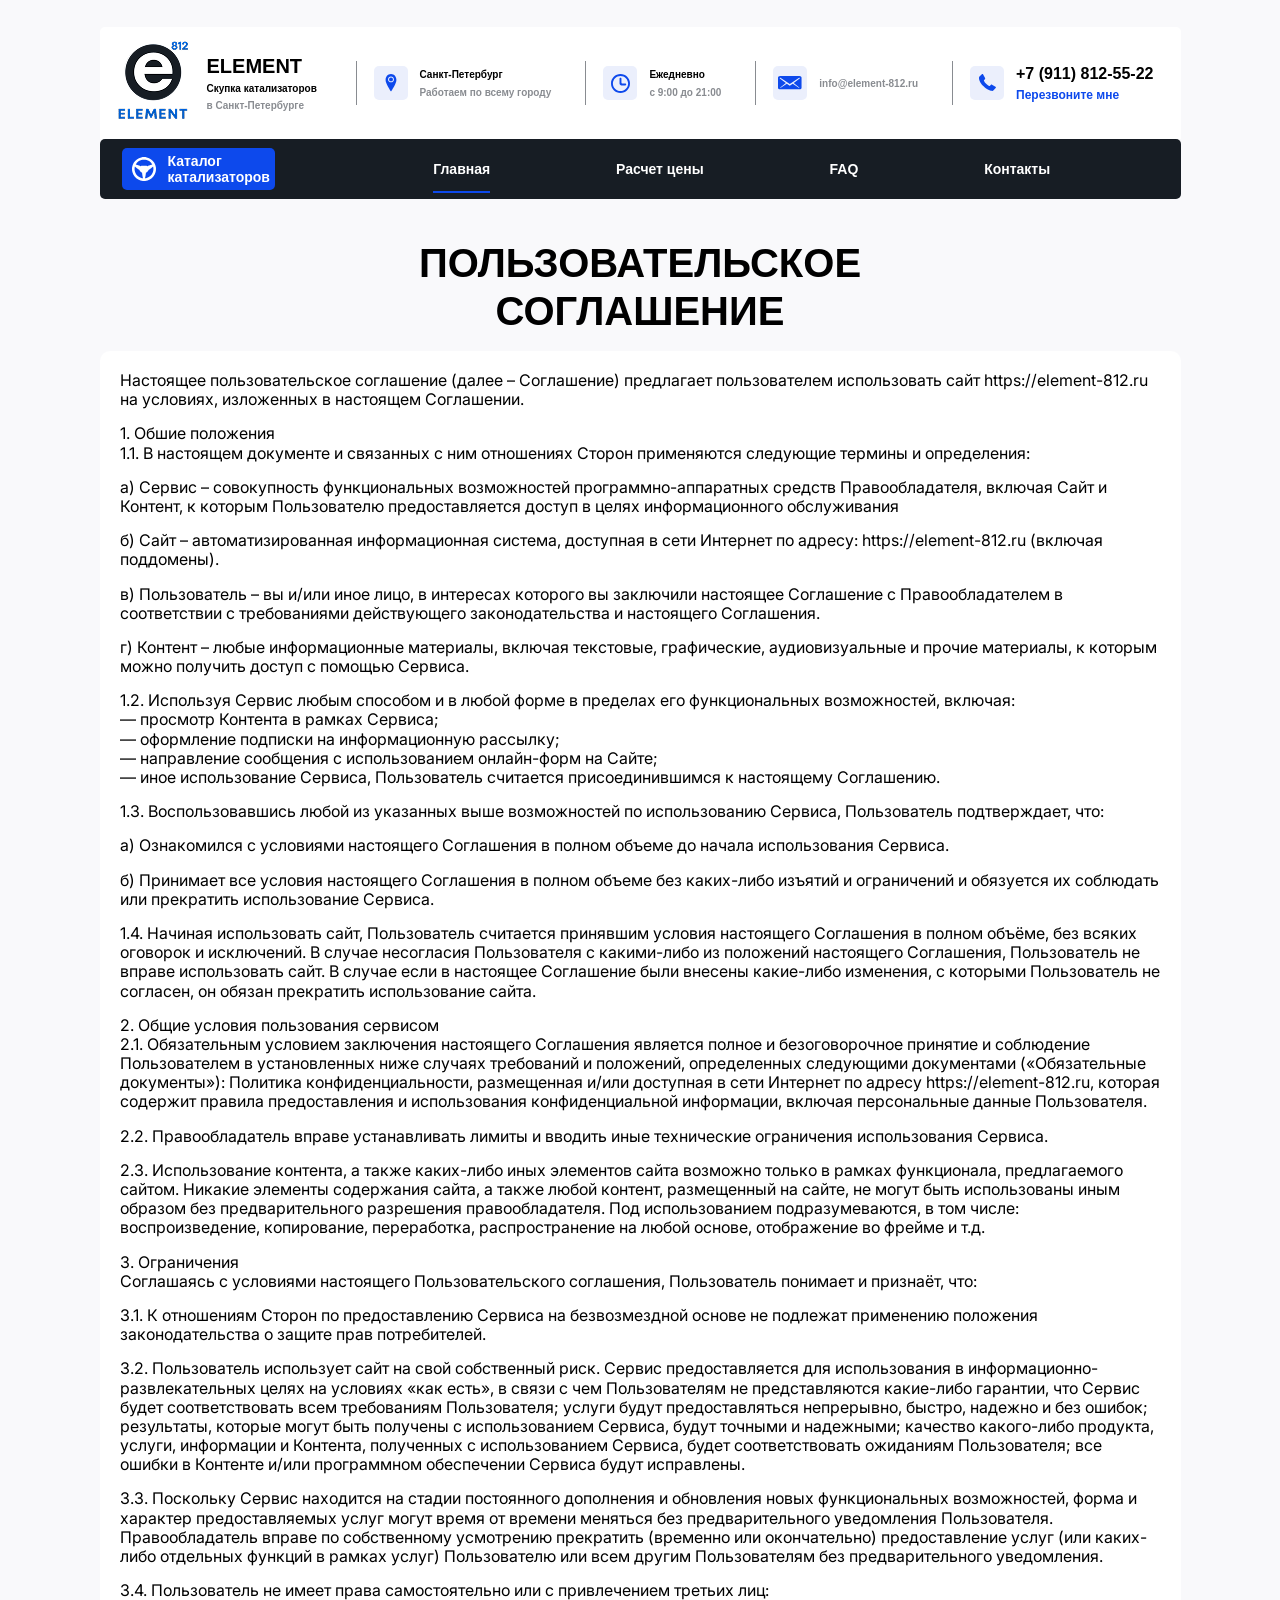
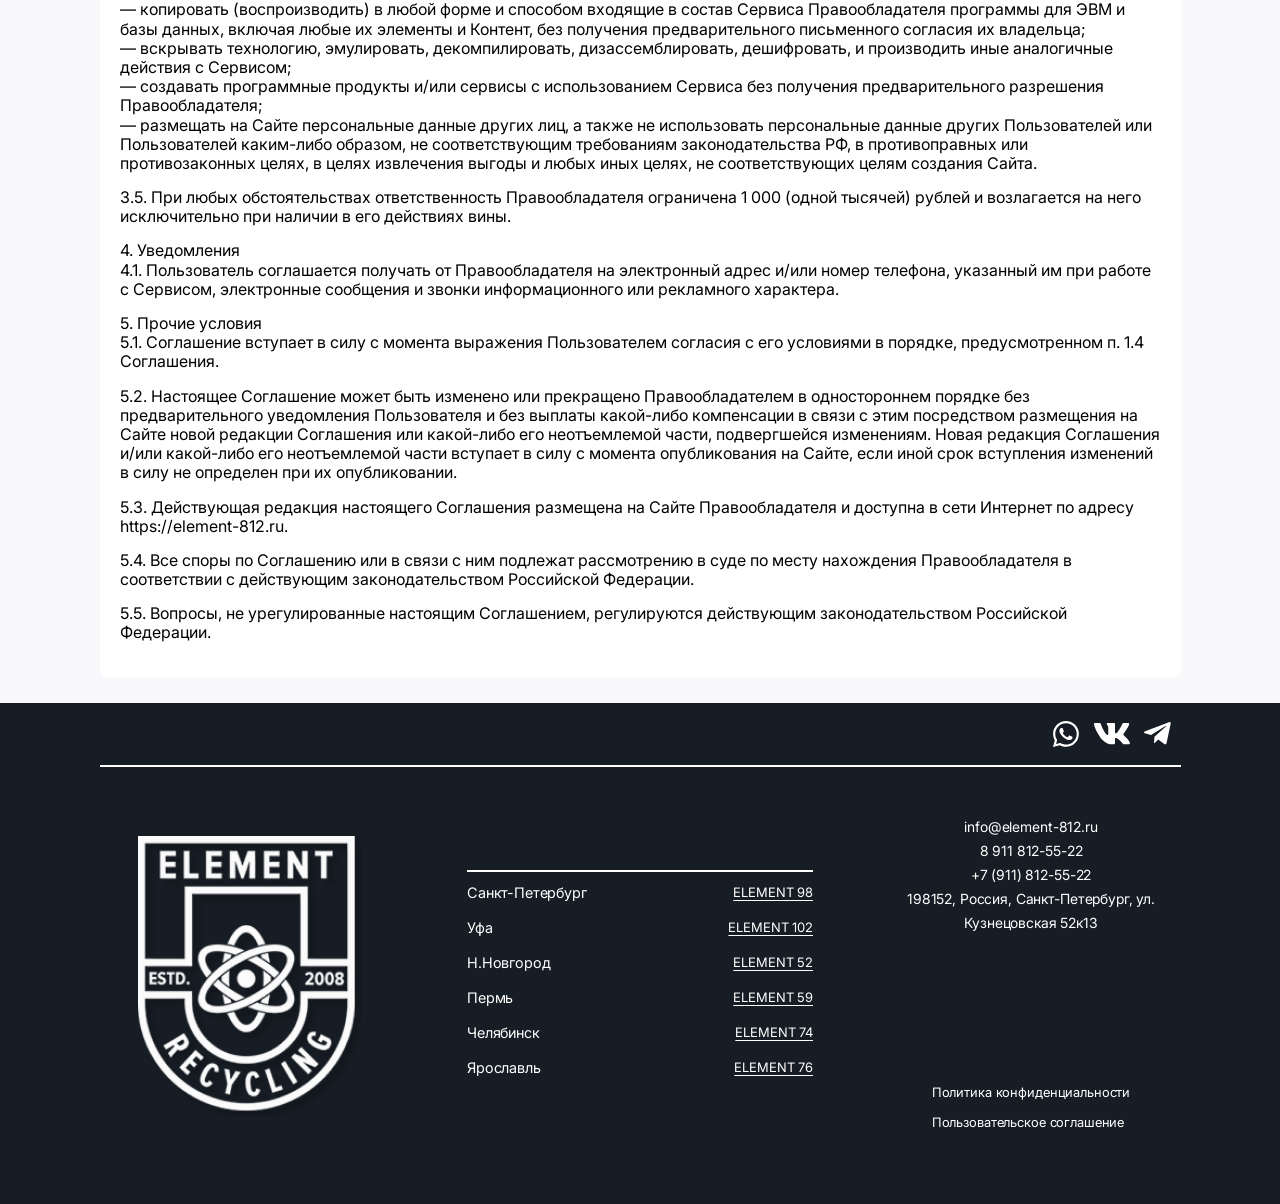
==== commit 4261f574: "Add files via upload" ====
--- a/agreement.html
+++ b/agreement.html
@@ -87,7 +87,7 @@
             <div class="container">
                 <div class="header__bottom">
                     <button class="header__catalog-btn" type="button">
-                        <img with="24" height="24" class="header__catalog-btn-icon" src="img/icons/wheel.svg" alt="icon">
+                        <img width="24" height="24" class="header__catalog-btn-icon" src="img/icons/wheel.svg" alt="icon">
                         <span>Каталог<br> катализаторов</span>
                     </button>
                     <nav class="header__nav">
@@ -275,31 +275,29 @@
 
                     <div class="footer__middle-divider"></div>
 
-                    <noindex>
-                        <div class="footer__middle-item">
-                            <a href="https://element-98.ru/"><div class="footer__middle-item-left">Санкт-Петербург</div><span>ELEMENT 98</span></a>
-                        </div>
-                        
-                        <div class="footer__middle-item">
-                            <a href="https://www.element102.ru/"><div class="footer__middle-item-left">Уфа</div><span>ELEMENT 102</span></a>
-                        </div>
-
-                        <div class="footer__middle-item">
-                            <a href="https://element-52.ru/"><div class="footer__middle-item-left">Н.Новгород</div><span>ELEMENT 52</span></a>
-                        </div>
-                        
-                        <div class="footer__middle-item">
-                            <a href="https://element-59.ru"><div class="footer__middle-item-left">Пермь</div><span>ELEMENT 59</span></a>
-                        </div>
-                        
-                        <div class="footer__middle-item">
-                            <a href="https://element-74.ru"><div class="footer__middle-item-left">Челябинск</div><span>ELEMENT 74</span></a>
-                        </div>
-                        
-                        <div class="footer__middle-item">
-                            <a href="https://element-76.ru"><div class="footer__middle-item-left">Ярославль</div><span>ELEMENT 76</span></a>
-                        </div>
-                    </noindex>
+                    <div class="footer__middle-item">
+                        <a href="https://element-98.ru/"><div class="footer__middle-item-left">Санкт-Петербург</div><span>ELEMENT 98</span></a>
+                    </div>
+                    
+                    <div class="footer__middle-item">
+                        <a href="https://www.element102.ru/"><div class="footer__middle-item-left">Уфа</div><span>ELEMENT 102</span></a>
+                    </div>
+
+                    <div class="footer__middle-item">
+                        <a href="https://element-52.ru/"><div class="footer__middle-item-left">Н.Новгород</div><span>ELEMENT 52</span></a>
+                    </div>
+                    
+                    <div class="footer__middle-item">
+                        <a href="https://element-59.ru"><div class="footer__middle-item-left">Пермь</div><span>ELEMENT 59</span></a>
+                    </div>
+                    
+                    <div class="footer__middle-item">
+                        <a href="https://element-74.ru"><div class="footer__middle-item-left">Челябинск</div><span>ELEMENT 74</span></a>
+                    </div>
+                    
+                    <div class="footer__middle-item">
+                        <a href="https://element-76.ru"><div class="footer__middle-item-left">Ярославль</div><span>ELEMENT 76</span></a>
+                    </div>
 
                     <div class="footer__middle-divider footer_mobile-divider footer_mobile"></div>
                     <div class="footer__middle-item footer_mobile footer_mobile-link">
